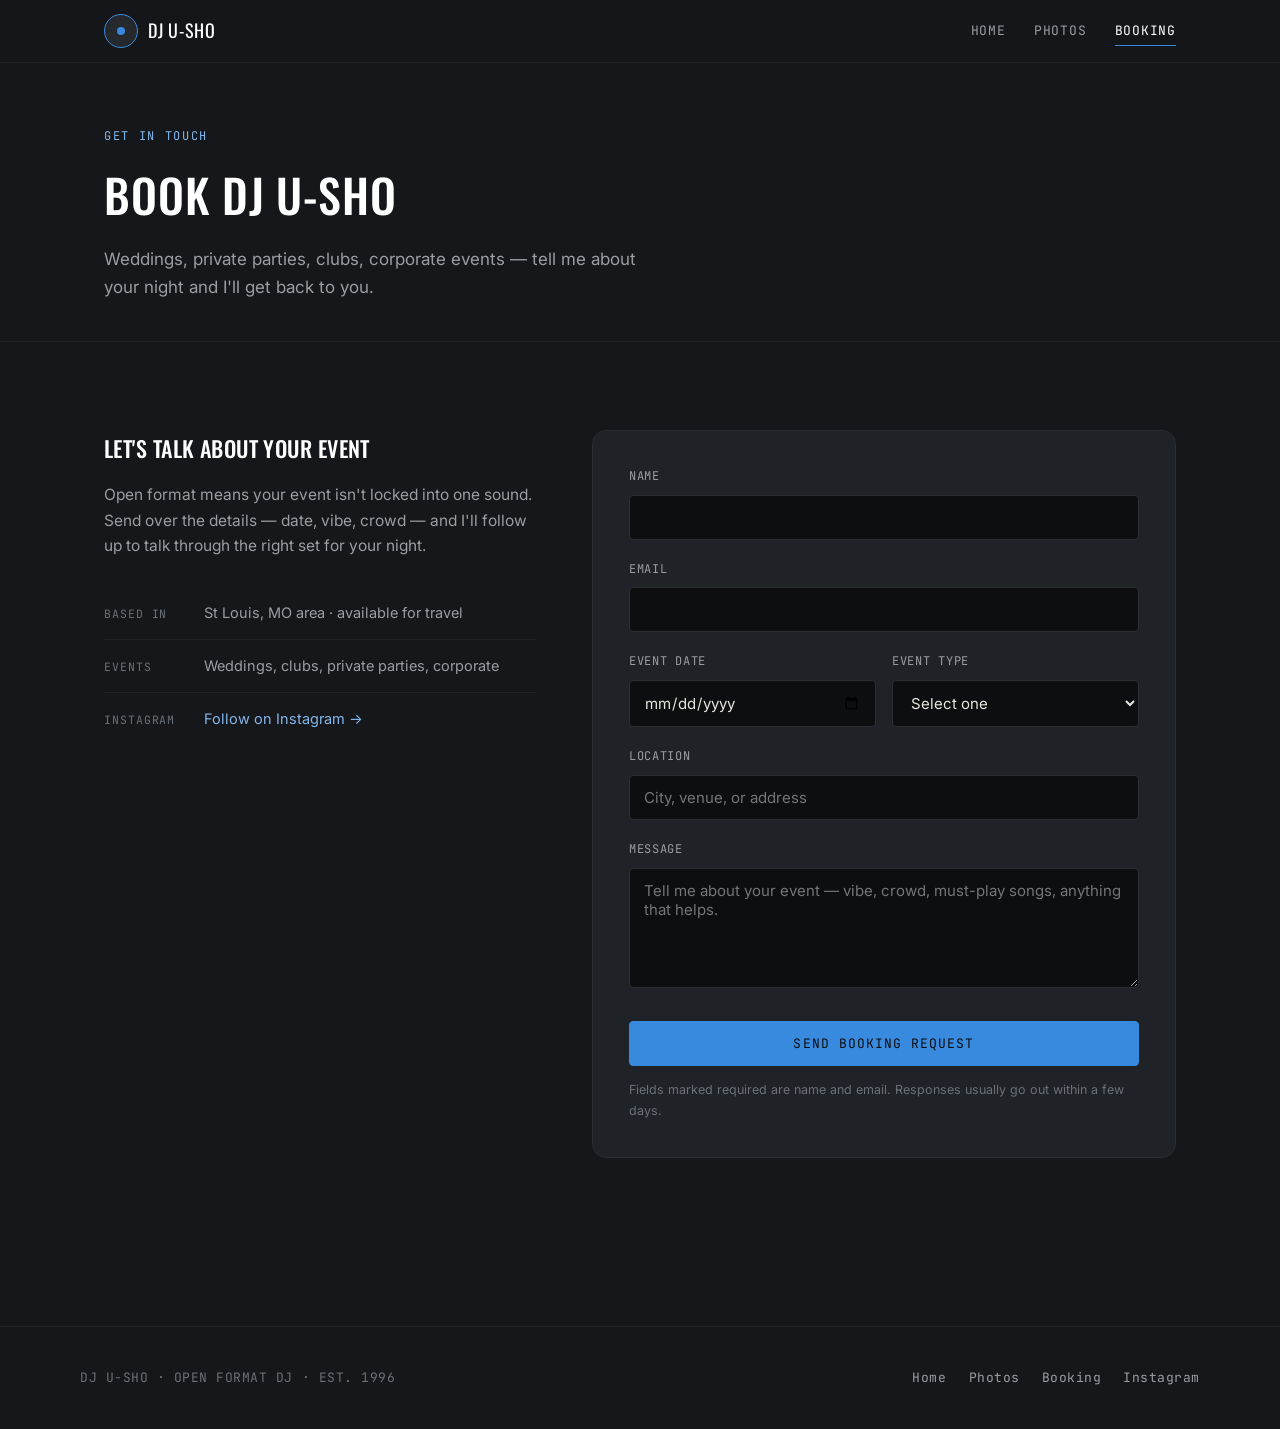
==== contact.html @ 12fcd319 "Initial commit of DJ U-Sho website" ====
<!DOCTYPE html>
<html lang="en">
<head>
<meta charset="UTF-8">
<meta name="viewport" content="width=device-width, initial-scale=1.0">
<title>Booking — DJ U-Sho</title>
<meta name="description" content="Book DJ U-Sho for your wedding, club night, private party, or corporate event.">
<link rel="preconnect" href="https://fonts.googleapis.com">
<link rel="preconnect" href="https://fonts.gstatic.com" crossorigin>
<link href="https://fonts.googleapis.com/css2?family=Oswald:wght@400;500;600&family=Inter:wght@400;500;600&family=JetBrains+Mono:wght@400;500&display=swap" rel="stylesheet">
<link rel="stylesheet" href="styles.css">
<style>

  .page-head {
    padding: 64px 0 40px;
    border-bottom: 1px solid var(--border-soft);
  }

  .page-head h1 { font-size: clamp(32px, 5vw, 46px); margin-bottom: 12px; }
  .page-head p { font-size: 17px; max-width: 560px; }

  .contact-layout {
    display: grid;
    grid-template-columns: 0.85fr 1.15fr;
    gap: 56px;
    align-items: start;
  }

  @media (max-width: 800px) {
    .contact-layout { grid-template-columns: 1fr; gap: 40px; }
  }

  .contact-side h2 { font-size: 22px; margin-bottom: 16px; }
  .contact-side p { font-size: 15.5px; }

  .contact-detail-list {
    list-style: none;
    margin: 28px 0 0;
    padding: 0;
  }

  .contact-detail-list li {
    display: flex;
    align-items: baseline;
    gap: 10px;
    padding: 14px 0;
    border-top: 1px solid var(--border-soft);
    font-size: 14.5px;
    color: var(--text-secondary);
  }

  .contact-detail-list li:first-child { border-top: none; }

  .contact-detail-list .label {
    font-family: var(--font-mono);
    font-size: 11.5px;
    letter-spacing: 0.08em;
    text-transform: uppercase;
    color: var(--text-tertiary);
    min-width: 90px;
  }

  form { background: var(--surface); border: 1px solid var(--border); border-radius: var(--radius-lg); padding: 36px; }

  @media (max-width: 480px) { form { padding: 24px; } }

  .field { margin-bottom: 20px; }
  .field label {
    display: block;
    font-family: var(--font-mono);
    font-size: 12px;
    letter-spacing: 0.06em;
    text-transform: uppercase;
    color: var(--text-secondary);
    margin-bottom: 8px;
  }

  .field input,
  .field select,
  .field textarea {
    width: 100%;
    background: var(--bg-deep);
    border: 1px solid var(--border);
    border-radius: var(--radius-sm);
    color: var(--text);
    padding: 12px 14px;
    font-family: var(--font-body);
    font-size: 15px;
  }

  .field input:focus,
  .field select:focus,
  .field textarea:focus {
    border-color: var(--accent);
    outline: none;
  }

  .field textarea { min-height: 120px; resize: vertical; }

  .row-2 {
    display: grid;
    grid-template-columns: 1fr 1fr;
    gap: 16px;
  }

  @media (max-width: 480px) { .row-2 { grid-template-columns: 1fr; } }

  .form-submit {
    width: 100%;
    justify-content: center;
    margin-top: 6px;
  }

  .form-status {
    margin-top: 16px;
    padding: 14px 16px;
    border-radius: var(--radius-sm);
    background: rgba(55, 138, 221, 0.12);
    border: 1px solid var(--accent-dim);
    color: var(--accent-text-on-dark);
    font-size: 14px;
    display: none;
  }

  .form-status.show { display: block; }

  .form-note {
    font-size: 12.5px;
    color: var(--text-tertiary);
    margin-top: 14px;
  }
</style>
</head>
<body>

<header class="site-header">
  <nav class="nav">
    <a href="index.html" class="nav-brand">
      <span class="record-mark"><span class="ring"><span class="dot"></span></span></span>
      DJ U-Sho
    </a>
    <button class="nav-toggle" aria-label="Toggle menu" aria-expanded="false" id="navToggle">&#9776;</button>
    <ul class="nav-links" id="navLinks">
      <li><a href="index.html">Home</a></li>
      <li><a href="photos.html">Photos</a></li>
      <li><a href="contact.html" class="active">Booking</a></li>
    </ul>
  </nav>
</header>

<section class="page-head">
  <div class="container">
    <span class="eyebrow">Get in touch</span>
    <h1>Book DJ U-Sho</h1>
    <p>Weddings, private parties, clubs, corporate events — tell me about your night and I'll get back to you.</p>
  </div>
</section>

<section>
  <div class="container">
    <div class="contact-layout">

      <div class="contact-side">
        <h2>Let's talk about your event</h2>
        <p>Open format means your event isn't locked into one sound. Send over the details — date, vibe, crowd — and I'll follow up to talk through the right set for your night.</p>

        <ul class="contact-detail-list">
          <li><span class="label">Based in</span><span>St Louis, MO area &middot; available for travel</span></li>
          <li><span class="label">Events</span><span>Weddings, clubs, private parties, corporate</span></li>
          <li><span class="label">Instagram</span><span><a href="https://instagram.com" target="_blank" rel="noopener">Follow on Instagram &rarr;</a></span></li>
        </ul>
      </div>

      <form id="bookingForm">
        <div class="field">
          <label for="name">Name</label>
          <input type="text" id="name" name="name" required>
        </div>
        <div class="field">
          <label for="email">Email</label>
          <input type="email" id="email" name="email" required>
        </div>
        <div class="row-2">
          <div class="field">
            <label for="eventDate">Event date</label>
            <input type="date" id="eventDate" name="eventDate">
          </div>
          <div class="field">
            <label for="eventType">Event type</label>
            <select id="eventType" name="eventType">
              <option value="">Select one</option>
              <option value="wedding">Wedding</option>
              <option value="club">Club night</option>
              <option value="private">Private party</option>
              <option value="corporate">Corporate</option>
              <option value="other">Other</option>
            </select>
          </div>
        </div>
        <div class="field">
          <label for="location">Location</label>
          <input type="text" id="location" name="location" placeholder="City, venue, or address">
        </div>
        <div class="field">
          <label for="message">Message</label>
          <textarea id="message" name="message" placeholder="Tell me about your event — vibe, crowd, must-play songs, anything that helps."></textarea>
        </div>
        <button type="submit" class="btn primary form-submit">Send booking request</button>
        <p class="form-status" id="formStatus">Thanks — your message has been noted. (This form is a working demo — connect it to an email service like Formspree to receive real submissions.)</p>
        <p class="form-note">Fields marked required are name and email. Responses usually go out within a few days.</p>
      </form>

    </div>
  </div>
</section>

<footer class="site-footer">
  <div class="footer-inner">
    <span class="footer-brand">DJ U-SHO &middot; OPEN FORMAT DJ &middot; EST. 1996</span>
    <ul class="footer-links">
      <li><a href="index.html">Home</a></li>
      <li><a href="photos.html">Photos</a></li>
      <li><a href="contact.html">Booking</a></li>
      <li><a href="https://instagram.com" target="_blank" rel="noopener">Instagram</a></li>
    </ul>
  </div>
</footer>

<script>
  const toggle = document.getElementById('navToggle');
  const links = document.getElementById('navLinks');
  toggle.addEventListener('click', () => {
    const open = links.classList.toggle('open');
    toggle.setAttribute('aria-expanded', open);
  });

  const form = document.getElementById('bookingForm');
  const status = document.getElementById('formStatus');
  form.addEventListener('submit', function (e) {
    e.preventDefault();
    status.classList.add('show');
    form.reset();
  });
</script>

</body>
</html>
---- styles.css ----
/* ============================================
   DJ U-SHO — Shared Styles
   Palette: charcoal base, blue signal accent
   Type: Oswald (display/condensed) + Inter (body) + JetBrains Mono (labels)
   ============================================ */

:root {
  --bg: #15171a;
  --bg-deep: #0d0e10;
  --surface: #1f2226;
  --surface-raised: #25292e;
  --border: #2a2d31;
  --border-soft: #202326;
  --text: #e8e6e1;
  --text-secondary: #9a9da2;
  --text-tertiary: #6b7177;
  --accent: #378ADD;
  --accent-dim: #2a5f8f;
  --accent-bright: #5DA3EA;
  --accent-text-on-dark: #85B7EB;

  --font-display: 'Oswald', 'Arial Narrow', sans-serif;
  --font-body: 'Inter', -apple-system, BlinkMacSystemFont, 'Segoe UI', sans-serif;
  --font-mono: 'JetBrains Mono', 'Courier New', monospace;

  --radius-sm: 4px;
  --radius-md: 8px;
  --radius-lg: 14px;

  --max-width: 1120px;
}

* { box-sizing: border-box; }

html { scroll-behavior: smooth; }

@media (prefers-reduced-motion: reduce) {
  html { scroll-behavior: auto; }
  * { animation-duration: 0.01ms !important; animation-iteration-count: 1 !important; transition-duration: 0.01ms !important; }
}

body {
  margin: 0;
  background: var(--bg);
  color: var(--text);
  font-family: var(--font-body);
  font-size: 16px;
  line-height: 1.65;
  -webkit-font-smoothing: antialiased;
}

img { max-width: 100%; display: block; }

a { color: var(--accent-text-on-dark); text-decoration: none; }
a:hover { color: var(--accent-bright); }

a:focus-visible,
button:focus-visible,
input:focus-visible,
select:focus-visible,
textarea:focus-visible {
  outline: 2px solid var(--accent);
  outline-offset: 2px;
}

h1, h2, h3 {
  font-family: var(--font-display);
  font-weight: 500;
  text-transform: uppercase;
  letter-spacing: 0.02em;
  margin: 0;
  color: #fff;
}

p { margin: 0 0 1.1em; color: var(--text-secondary); }
p:last-child { margin-bottom: 0; }

.container {
  max-width: var(--max-width);
  margin: 0 auto;
  padding: 0 24px;
}

.eyebrow {
  font-family: var(--font-mono);
  font-size: 12px;
  letter-spacing: 0.14em;
  text-transform: uppercase;
  color: var(--accent-text-on-dark);
  margin: 0 0 10px;
  display: block;
}

/* ---------- Nav ---------- */
.site-header {
  position: sticky;
  top: 0;
  z-index: 50;
  background: rgba(21, 23, 26, 0.92);
  backdrop-filter: blur(8px);
  border-bottom: 1px solid var(--border-soft);
}

.nav {
  display: flex;
  align-items: center;
  justify-content: space-between;
  padding: 14px 24px;
  max-width: var(--max-width);
  margin: 0 auto;
  position: relative;
}

.nav-brand {
  display: flex;
  align-items: center;
  gap: 10px;
  color: #fff;
  font-family: var(--font-display);
  font-size: 18px;
  letter-spacing: 0.04em;
  text-transform: uppercase;
}

.nav-brand:hover { color: #fff; }

.nav-links {
  display: flex;
  gap: 28px;
  list-style: none;
  margin: 0;
  padding: 0;
  font-family: var(--font-mono);
  font-size: 13px;
  letter-spacing: 0.06em;
  text-transform: uppercase;
}

.nav-links a {
  color: var(--text-secondary);
  padding: 6px 0;
  border-bottom: 1px solid transparent;
  transition: color 0.15s, border-color 0.15s;
}

.nav-links a:hover,
.nav-links a.active {
  color: #fff;
  border-bottom-color: var(--accent);
}

.nav-toggle {
  display: none;
  background: none;
  border: 1px solid var(--border);
  border-radius: var(--radius-sm);
  color: var(--text);
  padding: 8px 10px;
  font-size: 18px;
  cursor: pointer;
}

@media (max-width: 720px) {
  .nav-links {
    position: absolute;
    top: 100%;
    left: 0;
    right: 0;
    flex-direction: column;
    background: var(--bg-deep);
    border-bottom: 1px solid var(--border-soft);
    padding: 16px 24px;
    gap: 16px;
    display: none;
  }
  .nav-links.open { display: flex; }
  .nav-toggle { display: block; }
}

/* ---------- Record mark ---------- */
.record-mark {
  width: 34px;
  height: 34px;
  border-radius: 50%;
  background: var(--surface-raised);
  border: 1.5px solid var(--accent);
  display: flex;
  align-items: center;
  justify-content: center;
  flex-shrink: 0;
}

.record-mark .ring {
  width: 18px;
  height: 18px;
  border-radius: 50%;
  border: 1px solid var(--border);
  display: flex;
  align-items: center;
  justify-content: center;
}

.record-mark .dot {
  width: 8px;
  height: 8px;
  border-radius: 50%;
  background: var(--accent);
}

.record-mark.lg {
  width: 84px;
  height: 84px;
  border-width: 2px;
}
.record-mark.lg .ring { width: 48px; height: 48px; }
.record-mark.lg .dot { width: 22px; height: 22px; }

@keyframes spin-record {
  from { transform: rotate(0deg); }
  to { transform: rotate(360deg); }
}

.record-mark.spin .ring {
  animation: spin-record 6s linear infinite;
}

/* ---------- Buttons ---------- */
.btn {
  display: inline-flex;
  align-items: center;
  gap: 8px;
  font-family: var(--font-mono);
  font-size: 13px;
  letter-spacing: 0.08em;
  text-transform: uppercase;
  padding: 13px 26px;
  border-radius: var(--radius-sm);
  border: 1px solid var(--accent);
  color: #fff;
  background: transparent;
  cursor: pointer;
  transition: background 0.15s, color 0.15s, transform 0.1s;
}

.btn:hover {
  background: var(--accent);
  color: #0d0e10;
}

.btn:active { transform: scale(0.98); }

.btn.primary {
  background: var(--accent);
  color: #0d0e10;
}

.btn.primary:hover {
  background: var(--accent-bright);
  border-color: var(--accent-bright);
}

/* ---------- Footer ---------- */
.site-footer {
  border-top: 1px solid var(--border-soft);
  padding: 40px 24px;
  margin-top: 80px;
}

.footer-inner {
  max-width: var(--max-width);
  margin: 0 auto;
  display: flex;
  flex-wrap: wrap;
  justify-content: space-between;
  align-items: center;
  gap: 20px;
}

.footer-brand {
  font-family: var(--font-mono);
  font-size: 13px;
  color: var(--text-tertiary);
  letter-spacing: 0.04em;
}

.footer-links {
  display: flex;
  gap: 22px;
  list-style: none;
  margin: 0;
  padding: 0;
  font-family: var(--font-mono);
  font-size: 13px;
  letter-spacing: 0.04em;
}

.footer-links a { color: var(--text-secondary); }
.footer-links a:hover { color: var(--accent-text-on-dark); }

/* ---------- Section spacing ---------- */
section { padding: 88px 0; }
section.tight { padding: 56px 0; }

.section-head { max-width: 640px; margin-bottom: 48px; }
.section-head h2 { font-size: 30px; margin-bottom: 14px; }
.section-head p { font-size: 17px; }

.hr {
  border: none;
  border-top: 1px solid var(--border-soft);
  margin: 0;
}
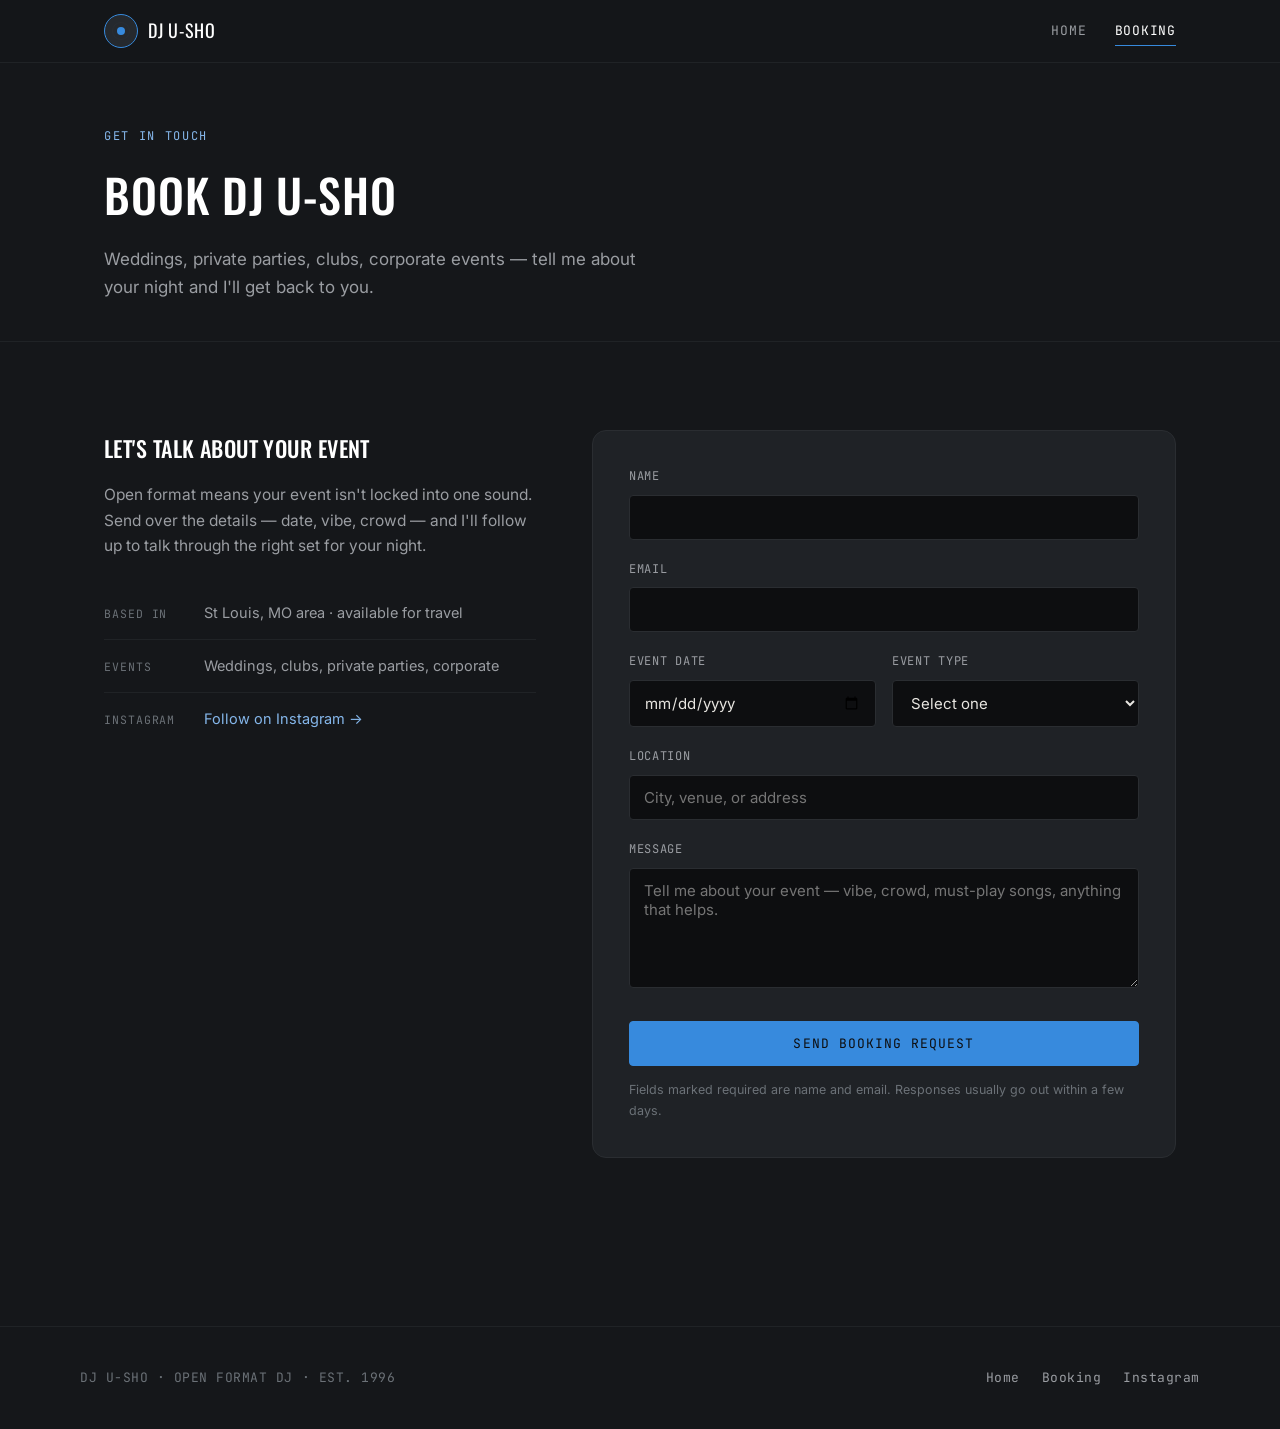
==== commit ec7c0f79: "Add genres/venues, replace photo gallery with homepage carousel, hide photos page - Add Disco, Funk," ====
--- a/contact.html
+++ b/contact.html
@@ -142,7 +142,6 @@
     <button class="nav-toggle" aria-label="Toggle menu" aria-expanded="false" id="navToggle">&#9776;</button>
     <ul class="nav-links" id="navLinks">
       <li><a href="index.html">Home</a></li>
-      <li><a href="photos.html">Photos</a></li>
       <li><a href="contact.html" class="active">Booking</a></li>
     </ul>
   </nav>
@@ -219,7 +218,6 @@
     <span class="footer-brand">DJ U-SHO &middot; OPEN FORMAT DJ &middot; EST. 1996</span>
     <ul class="footer-links">
       <li><a href="index.html">Home</a></li>
-      <li><a href="photos.html">Photos</a></li>
       <li><a href="contact.html">Booking</a></li>
       <li><a href="https://instagram.com" target="_blank" rel="noopener">Instagram</a></li>
     </ul>
--- a/styles.css
+++ b/styles.css
@@ -36,7 +36,7 @@
 
 @media (prefers-reduced-motion: reduce) {
   html { scroll-behavior: auto; }
-  * { animation-duration: 0.01ms !important; animation-iteration-count: 1 !important; transition-duration: 0.01ms !important; }
+  *:not(.carousel-track) { animation-duration: 0.01ms !important; animation-iteration-count: 1 !important; transition-duration: 0.01ms !important; }
 }
 
 body {
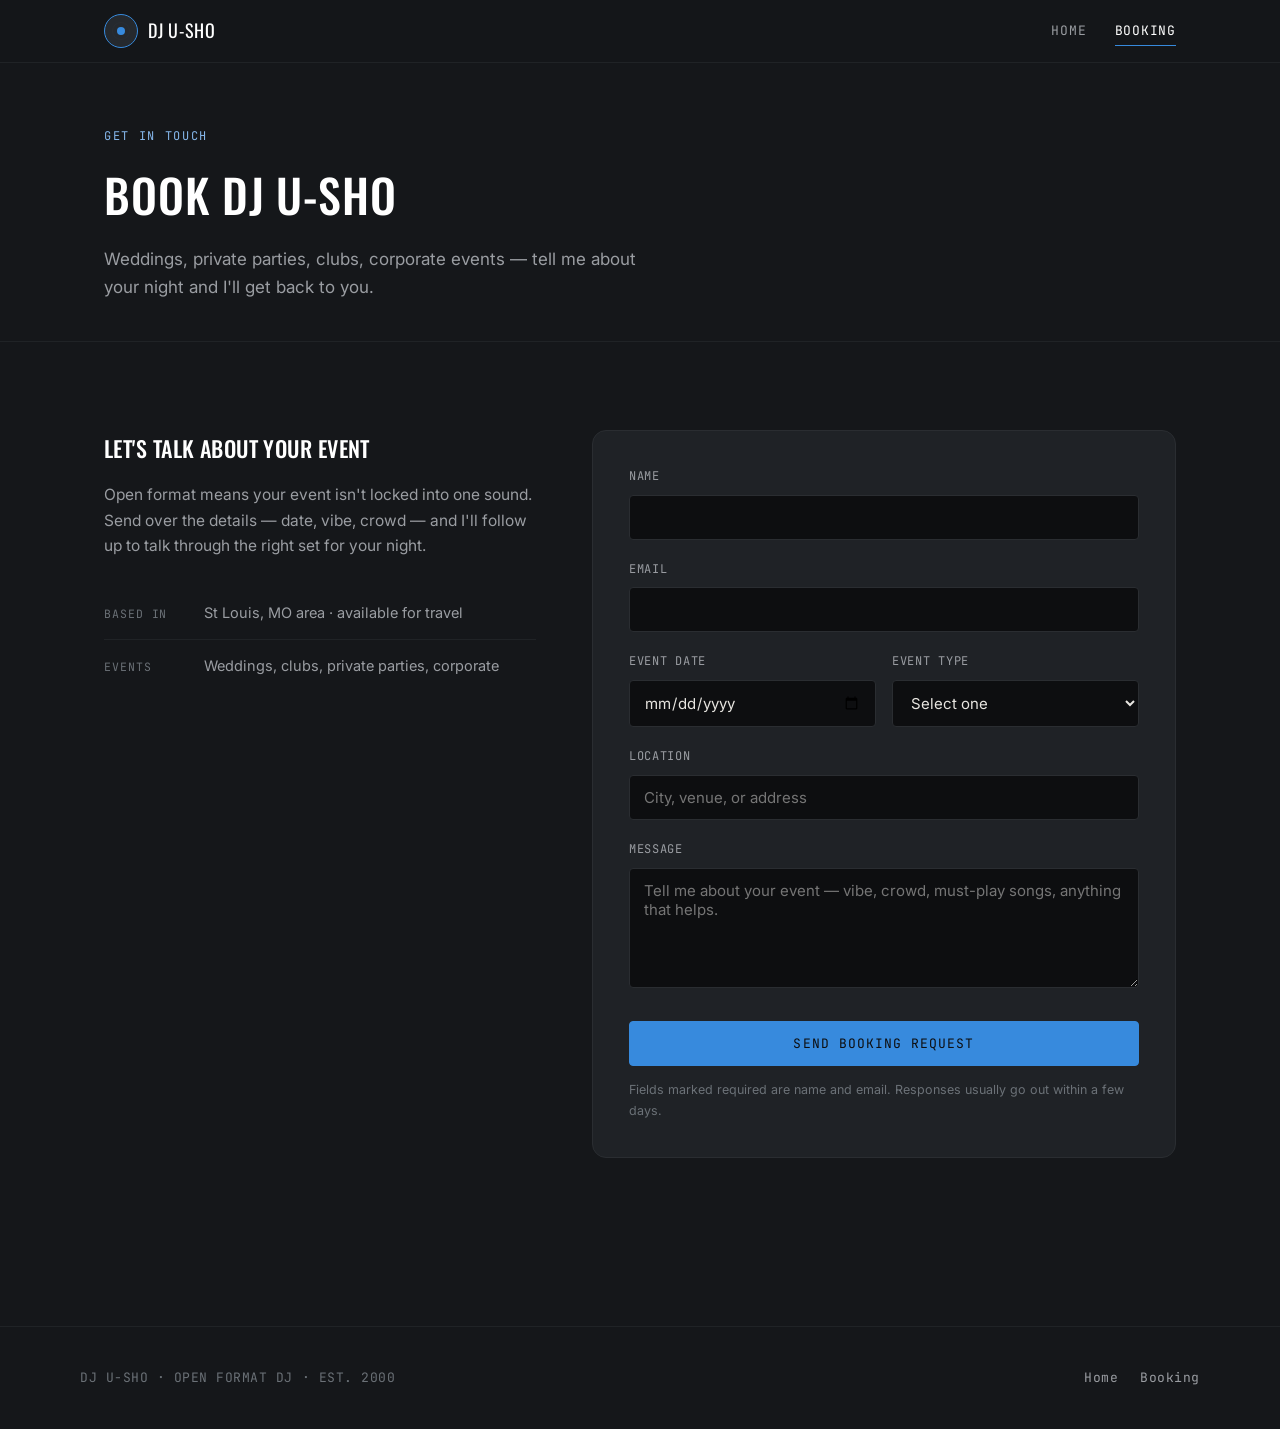
==== commit 61fc4795: "Update est. date to 2000 and remove Instagram links" ====
--- a/contact.html
+++ b/contact.html
@@ -166,11 +166,12 @@
         <ul class="contact-detail-list">
           <li><span class="label">Based in</span><span>St Louis, MO area &middot; available for travel</span></li>
           <li><span class="label">Events</span><span>Weddings, clubs, private parties, corporate</span></li>
-          <li><span class="label">Instagram</span><span><a href="https://instagram.com" target="_blank" rel="noopener">Follow on Instagram &rarr;</a></span></li>
         </ul>
       </div>
 
-      <form id="bookingForm">
+      <form id="bookingForm" action="https://formspree.io/f/mgojzpzq" method="POST">
+        <input type="hidden" name="_subject" value="New booking request from DJ U-Sho website">
+        <input type="text" name="_gotcha" style="display:none" tabindex="-1" autocomplete="off">
         <div class="field">
           <label for="name">Name</label>
           <input type="text" id="name" name="name" required>
@@ -205,7 +206,8 @@
           <textarea id="message" name="message" placeholder="Tell me about your event — vibe, crowd, must-play songs, anything that helps."></textarea>
         </div>
         <button type="submit" class="btn primary form-submit">Send booking request</button>
-        <p class="form-status" id="formStatus">Thanks — your message has been noted. (This form is a working demo — connect it to an email service like Formspree to receive real submissions.)</p>
+        <p class="form-status" id="formStatus">Thanks — your message has been sent. I'll get back to you within a few days.</p>
+        <p class="form-status" id="formError" style="background: rgba(220,53,69,0.12); border-color: #dc3545;">Something went wrong sending your message. Please try again.</p>
         <p class="form-note">Fields marked required are name and email. Responses usually go out within a few days.</p>
       </form>
 
@@ -215,12 +217,10 @@
 
 <footer class="site-footer">
   <div class="footer-inner">
-    <span class="footer-brand">DJ U-SHO &middot; OPEN FORMAT DJ &middot; EST. 1996</span>
+    <span class="footer-brand">DJ U-SHO &middot; OPEN FORMAT DJ &middot; EST. 2000</span>
     <ul class="footer-links">
       <li><a href="index.html">Home</a></li>
-      <li><a href="contact.html">Booking</a></li>
-      <li><a href="https://instagram.com" target="_blank" rel="noopener">Instagram</a></li>
-    </ul>
+      <li><a href="contact.html">Booking</a></li>    </ul>
   </div>
 </footer>
 
@@ -234,10 +234,25 @@
 
   const form = document.getElementById('bookingForm');
   const status = document.getElementById('formStatus');
+  const error = document.getElementById('formError');
   form.addEventListener('submit', function (e) {
     e.preventDefault();
-    status.classList.add('show');
-    form.reset();
+    status.classList.remove('show');
+    error.classList.remove('show');
+    fetch(form.action, {
+      method: 'POST',
+      body: new FormData(form),
+      headers: { 'Accept': 'application/json' }
+    })
+      .then((response) => {
+        if (response.ok) {
+          status.classList.add('show');
+          form.reset();
+        } else {
+          error.classList.add('show');
+        }
+      })
+      .catch(() => error.classList.add('show'));
   });
 </script>
 
--- a/styles.css
+++ b/styles.css
@@ -36,7 +36,7 @@
 
 @media (prefers-reduced-motion: reduce) {
   html { scroll-behavior: auto; }
-  *:not(.carousel-track) { animation-duration: 0.01ms !important; animation-iteration-count: 1 !important; transition-duration: 0.01ms !important; }
+  *:not(.carousel-track):not(.hero-bg-track) { animation-duration: 0.01ms !important; animation-iteration-count: 1 !important; transition-duration: 0.01ms !important; }
 }
 
 body {
